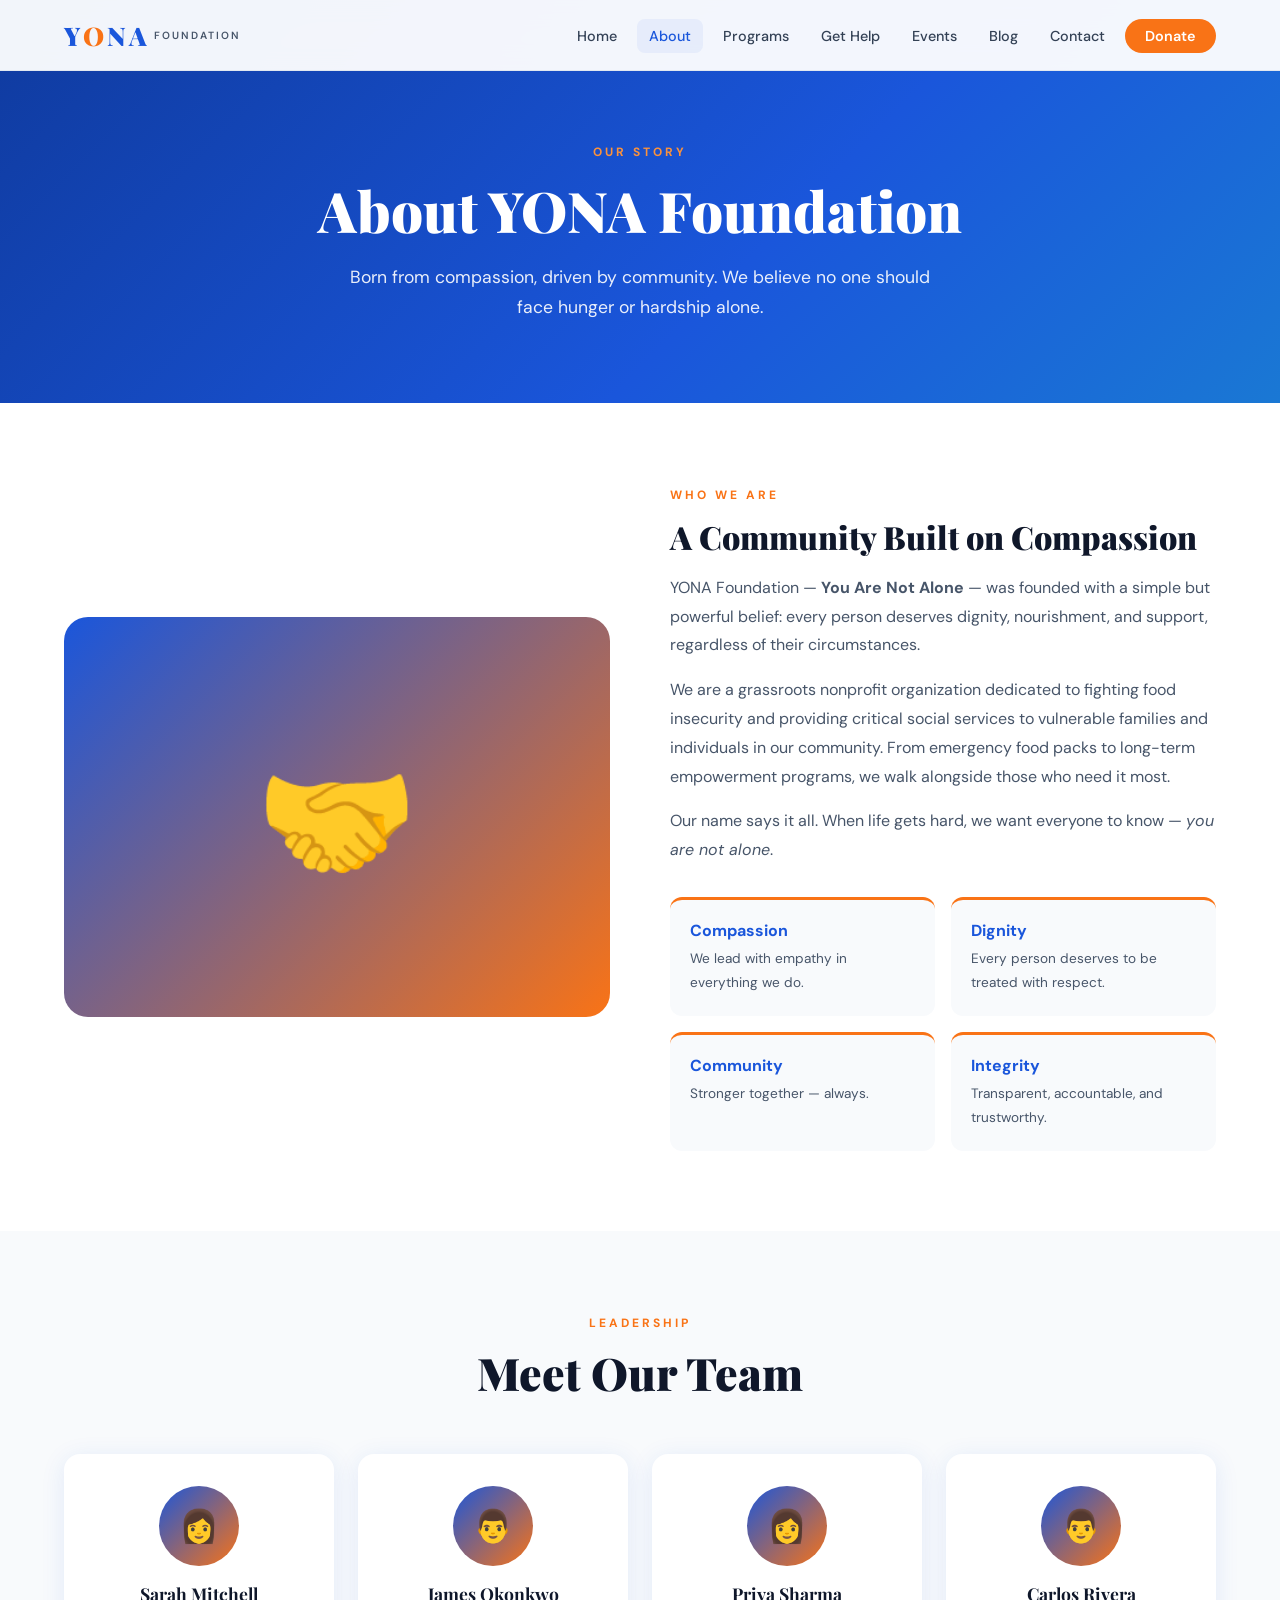
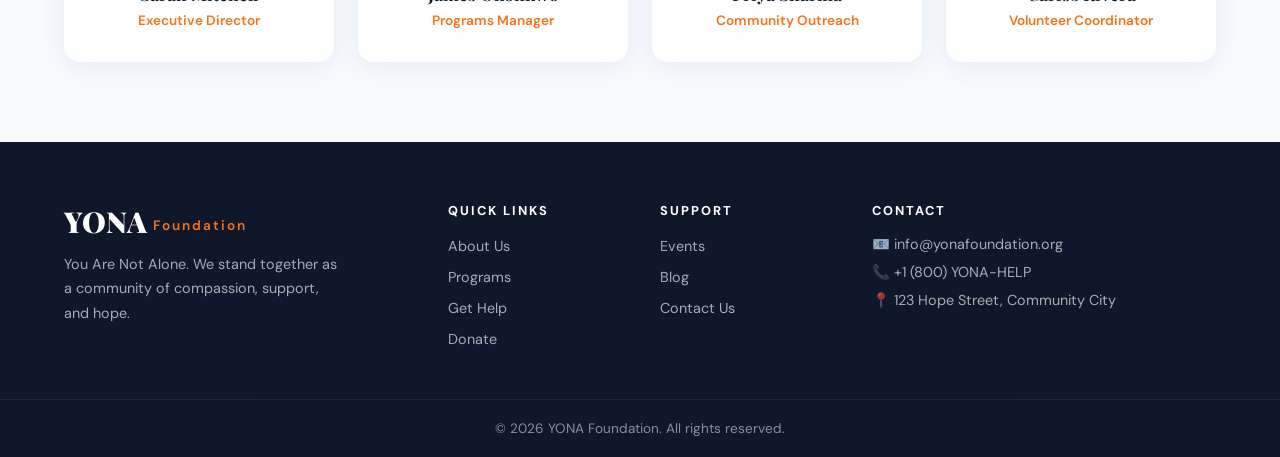
==== about.html @ 6426ecfe "Add files via upload" ====
<!DOCTYPE html>
<html lang="en">
<head>
  <meta charset="UTF-8"/>
  <meta name="viewport" content="width=device-width, initial-scale=1.0"/>
  <title>About Us – YONA Foundation</title>
  <link rel="stylesheet" href="styles.css"/>
  <link href="https://fonts.googleapis.com/css2?family=Playfair+Display:wght@700;900&family=DM+Sans:wght@300;400;500;600&display=swap" rel="stylesheet"/>
</head>
<body>
<nav id="navbar">
  <div class="nav-inner">
    <a href="index.html" class="nav-logo">
      <span class="logo-y">Y</span><span class="logo-o">O</span><span class="logo-n">N</span><span class="logo-a">A</span>
      <span class="logo-sub">Foundation</span>
    </a>
    <button class="hamburger" id="hamburger">&#9776;</button>
    <ul class="nav-links" id="navLinks">
      <li><a href="index.html">Home</a></li>
      <li><a href="about.html" class="active">About</a></li>
      <li><a href="programs.html">Programs</a></li>
      <li><a href="gethelp.html">Get Help</a></li>
      <li><a href="events.html">Events</a></li>
      <li><a href="blog.html">Blog</a></li>
      <li><a href="contact.html">Contact</a></li>
      <li><a href="donate.html" class="nav-donate">Donate</a></li>
    </ul>
  </div>
</nav>

<section class="page-hero">
  <span class="eyebrow">Our Story</span>
  <h1>About YONA Foundation</h1>
  <p>Born from compassion, driven by community. We believe no one should face hunger or hardship alone.</p>
</section>

<section class="section-pad">
  <div class="container">
    <div class="about-grid">
      <div class="about-visual">🤝</div>
      <div class="about-text">
        <span class="eyebrow">Who We Are</span>
        <h2>A Community Built on Compassion</h2>
        <p>YONA Foundation — <strong>You Are Not Alone</strong> — was founded with a simple but powerful belief: every person deserves dignity, nourishment, and support, regardless of their circumstances.</p>
        <p>We are a grassroots nonprofit organization dedicated to fighting food insecurity and providing critical social services to vulnerable families and individuals in our community. From emergency food packs to long-term empowerment programs, we walk alongside those who need it most.</p>
        <p>Our name says it all. When life gets hard, we want everyone to know — <em>you are not alone</em>.</p>
        <div class="values-grid">
          <div class="value-item"><h4>Compassion</h4><p>We lead with empathy in everything we do.</p></div>
          <div class="value-item"><h4>Dignity</h4><p>Every person deserves to be treated with respect.</p></div>
          <div class="value-item"><h4>Community</h4><p>Stronger together — always.</p></div>
          <div class="value-item"><h4>Integrity</h4><p>Transparent, accountable, and trustworthy.</p></div>
        </div>
      </div>
    </div>
  </div>
</section>

<section class="section-pad" style="background:var(--gray-50)">
  <div class="container">
    <div class="section-header">
      <span class="eyebrow">Leadership</span>
      <h2>Meet Our Team</h2>
    </div>
    <div class="team-grid">
      <div class="team-card">
        <div class="team-avatar">👩</div>
        <h4>Sarah Mitchell</h4>
        <span>Executive Director</span>
      </div>
      <div class="team-card">
        <div class="team-avatar">👨</div>
        <h4>James Okonkwo</h4>
        <span>Programs Manager</span>
      </div>
      <div class="team-card">
        <div class="team-avatar">👩</div>
        <h4>Priya Sharma</h4>
        <span>Community Outreach</span>
      </div>
      <div class="team-card">
        <div class="team-avatar">👨</div>
        <h4>Carlos Rivera</h4>
        <span>Volunteer Coordinator</span>
      </div>
    </div>
  </div>
</section>

<footer>
  <div class="container footer-inner">
    <div class="footer-brand">
      <div class="footer-logo">YONA<span>Foundation</span></div>
      <p>You Are Not Alone. We stand together as a community of compassion, support, and hope.</p>
    </div>
    <div class="footer-links"><h5>Quick Links</h5><ul>
      <li><a href="about.html">About Us</a></li><li><a href="programs.html">Programs</a></li>
      <li><a href="gethelp.html">Get Help</a></li><li><a href="donate.html">Donate</a></li>
    </ul></div>
    <div class="footer-links"><h5>Support</h5><ul>
      <li><a href="events.html">Events</a></li><li><a href="blog.html">Blog</a></li>
      <li><a href="contact.html">Contact Us</a></li>
    </ul></div>
    <div class="footer-contact"><h5>Contact</h5>
      <p>📧 info@yonafoundation.org</p><p>📞 +1 (800) YONA-HELP</p><p>📍 123 Hope Street, Community City</p>
    </div>
  </div>
  <div class="footer-bottom"><p>© 2026 YONA Foundation. All rights reserved.</p></div>
</footer>
<script src="main.js"></script>
</body>
</html>
---- styles.css ----
/* === YONA FOUNDATION – styles.css === */
:root {
  --blue: #1a56db;
  --blue-dark: #0f3a9e;
  --blue-light: #4a90e2;
  --orange: #f97316;
  --orange-light: #fb923c;
  --orange-dark: #ea580c;
  --white: #ffffff;
  --gray-50: #f8fafc;
  --gray-100: #f1f5f9;
  --gray-200: #e2e8f0;
  --gray-600: #475569;
  --gray-700: #334155;
  --gray-900: #0f172a;
  --font-display: 'Playfair Display', Georgia, serif;
  --font-body: 'DM Sans', sans-serif;
  --shadow: 0 4px 24px rgba(26,86,219,0.10);
  --shadow-lg: 0 12px 40px rgba(26,86,219,0.15);
  --radius: 16px;
}

*, *::before, *::after { box-sizing: border-box; margin: 0; padding: 0; }
html { scroll-behavior: smooth; }
body { font-family: var(--font-body); color: var(--gray-900); background: var(--white); overflow-x: hidden; }

a { text-decoration: none; color: inherit; }
img { max-width: 100%; display: block; }
ul { list-style: none; }

.container { max-width: 1200px; margin: 0 auto; padding: 0 24px; }
.section-pad { padding: 80px 0; }

/* === NAVBAR === */
#navbar {
  position: fixed; top: 0; left: 0; right: 0; z-index: 999;
  background: rgba(255,255,255,0.95);
  backdrop-filter: blur(12px);
  border-bottom: 1px solid var(--gray-200);
  transition: box-shadow .3s;
}
#navbar.scrolled { box-shadow: var(--shadow); }
.nav-inner {
  max-width: 1200px; margin: 0 auto; padding: 0 24px;
  display: flex; align-items: center; justify-content: space-between;
  height: 70px;
}
.nav-logo {
  display: flex; align-items: baseline; gap: 4px; font-family: var(--font-display);
  font-size: 1.6rem; font-weight: 900; letter-spacing: -1px;
}
.logo-y, .logo-o, .logo-n, .logo-a { color: var(--blue); }
.logo-o { color: var(--orange); }
.logo-sub { font-size: 0.65rem; font-family: var(--font-body); font-weight: 600; color: var(--gray-600); letter-spacing: 2px; text-transform: uppercase; margin-left: 4px; align-self: center; }
.nav-links { display: flex; align-items: center; gap: 8px; }
.nav-links a { font-size: 0.9rem; font-weight: 500; color: var(--gray-700); padding: 8px 12px; border-radius: 8px; transition: all .2s; }
.nav-links a:hover, .nav-links a.active { color: var(--blue); background: rgba(26,86,219,0.06); }
.nav-donate {
  background: var(--orange) !important; color: white !important;
  padding: 8px 20px !important; border-radius: 50px !important; font-weight: 600 !important;
}
.nav-donate:hover { background: var(--orange-dark) !important; transform: translateY(-1px); }
.hamburger { display: none; background: none; border: none; font-size: 1.5rem; cursor: pointer; color: var(--gray-700); }

/* === HERO === */
.hero {
  min-height: 100vh; display: flex; flex-direction: column;
  justify-content: center; padding: 120px 24px 60px;
  position: relative; overflow: hidden;
  background: linear-gradient(135deg, #e8f0fe 0%, #fff7ed 50%, #eff6ff 100%);
}
.hero-bg { position: absolute; inset: 0; pointer-events: none; }
.hero-circle {
  position: absolute; border-radius: 50%;
  background: linear-gradient(135deg, rgba(26,86,219,0.15), rgba(249,115,22,0.12));
  animation: float 8s ease-in-out infinite;
}
.c1 { width: 500px; height: 500px; top: -100px; right: -100px; animation-delay: 0s; }
.c2 { width: 300px; height: 300px; bottom: 100px; right: 200px; animation-delay: 3s; background: linear-gradient(135deg, rgba(249,115,22,0.15), rgba(26,86,219,0.08)); }
.c3 { width: 200px; height: 200px; top: 200px; left: -50px; animation-delay: 6s; }
@keyframes float { 0%,100% { transform: translateY(0) scale(1); } 50% { transform: translateY(-20px) scale(1.05); } }

.hero-content { position: relative; max-width: 700px; animation: fadeUp 0.8s ease both; }
@keyframes fadeUp { from { opacity: 0; transform: translateY(30px); } to { opacity: 1; transform: translateY(0); } }

.hero-eyebrow {
  display: inline-block; background: var(--orange); color: white;
  font-size: 0.75rem; font-weight: 700; letter-spacing: 3px; text-transform: uppercase;
  padding: 6px 18px; border-radius: 50px; margin-bottom: 20px;
}
.hero-title {
  font-family: var(--font-display); font-size: clamp(2.8rem, 6vw, 5rem);
  font-weight: 900; line-height: 1.1; color: var(--gray-900); margin-bottom: 20px;
}
.hero-title em { font-style: italic; color: var(--blue); }
.hero-desc { font-size: 1.15rem; color: var(--gray-600); line-height: 1.7; max-width: 520px; margin-bottom: 36px; }
.hero-cta { display: flex; gap: 16px; flex-wrap: wrap; margin-bottom: 60px; }

.btn-primary {
  background: linear-gradient(135deg, var(--orange), var(--orange-dark));
  color: white; font-weight: 600; padding: 14px 32px; border-radius: 50px;
  font-size: 1rem; transition: all .3s; box-shadow: 0 4px 20px rgba(249,115,22,0.35);
  display: inline-block;
}
.btn-primary:hover { transform: translateY(-2px); box-shadow: 0 8px 30px rgba(249,115,22,0.45); }
.btn-ghost {
  background: transparent; color: var(--blue); border: 2px solid var(--blue);
  font-weight: 600; padding: 14px 32px; border-radius: 50px; font-size: 1rem;
  transition: all .3s; display: inline-block;
}
.btn-ghost:hover { background: var(--blue); color: white; transform: translateY(-2px); }
.btn-ghost-sm {
  background: transparent; color: var(--blue); border: 2px solid var(--blue);
  font-weight: 600; padding: 8px 20px; border-radius: 50px; font-size: 0.85rem;
  transition: all .3s; white-space: nowrap; display: inline-block;
}
.btn-ghost-sm:hover { background: var(--blue); color: white; }

.hero-stats {
  display: flex; align-items: center; gap: 32px; position: relative;
  background: white; border-radius: var(--radius); padding: 24px 32px;
  box-shadow: var(--shadow-lg); width: fit-content;
}
.stat { text-align: center; }
.stat-num { display: block; font-family: var(--font-display); font-size: 2rem; font-weight: 900; color: var(--blue); }
.stat-label { font-size: 0.8rem; color: var(--gray-600); font-weight: 500; text-transform: uppercase; letter-spacing: 1px; }
.stat-divider { width: 1px; height: 40px; background: var(--gray-200); }

/* === MISSION STRIP === */
.mission-strip {
  background: linear-gradient(135deg, var(--blue-dark), var(--blue));
  color: white; text-align: center; padding: 28px 24px;
}
.mission-strip p { font-family: var(--font-display); font-style: italic; font-size: 1.2rem; max-width: 700px; margin: 0 auto; opacity: 0.95; }

/* === SECTION HEADERS === */
.section-header { text-align: center; margin-bottom: 52px; }
.eyebrow {
  display: inline-block; color: var(--orange); font-weight: 700;
  font-size: 0.75rem; letter-spacing: 3px; text-transform: uppercase; margin-bottom: 12px;
}
.section-header h2 { font-family: var(--font-display); font-size: clamp(1.8rem, 3.5vw, 2.8rem); font-weight: 900; color: var(--gray-900); }

/* === CARDS === */
.what-we-do { background: var(--gray-50); }
.cards-grid { display: grid; grid-template-columns: repeat(auto-fit, minmax(250px, 1fr)); gap: 24px; }
.card {
  background: white; border-radius: var(--radius); padding: 32px 28px;
  box-shadow: var(--shadow); transition: all .3s; border: 1px solid var(--gray-200);
}
.card:hover { transform: translateY(-6px); box-shadow: var(--shadow-lg); border-color: var(--blue-light); }
.card-icon { font-size: 2.5rem; margin-bottom: 16px; }
.card h3 { font-family: var(--font-display); font-size: 1.3rem; margin-bottom: 12px; color: var(--gray-900); }
.card p { color: var(--gray-600); line-height: 1.6; font-size: 0.95rem; margin-bottom: 20px; }
.card-link { color: var(--blue); font-weight: 600; font-size: 0.9rem; transition: gap .2s; }
.card-link:hover { color: var(--orange); }

/* === IMPACT BANNER === */
.impact-banner {
  background: linear-gradient(135deg, var(--orange), var(--blue-dark));
  color: white; padding: 80px 24px;
}
.impact-inner { display: grid; grid-template-columns: 1fr auto; gap: 60px; align-items: center; }
.impact-text h2 { font-family: var(--font-display); font-size: clamp(1.8rem,3.5vw,2.8rem); font-weight: 900; margin-bottom: 16px; }
.impact-text p { opacity: 0.9; line-height: 1.7; margin-bottom: 28px; max-width: 500px; font-size: 1.05rem; }
.highlight { font-style: italic; text-decoration: underline; text-decoration-color: rgba(255,255,255,0.5); }
.impact-banner .btn-primary { background: white; color: var(--orange); box-shadow: 0 4px 20px rgba(0,0,0,0.2); }
.impact-banner .btn-primary:hover { background: var(--gray-100); }
.impact-visual { display: flex; align-items: center; justify-content: center; }
.impact-ring {
  width: 160px; height: 160px; border-radius: 50%;
  border: 4px solid rgba(255,255,255,0.3);
  display: flex; align-items: center; justify-content: center;
  animation: pulse 2s ease-in-out infinite;
}
@keyframes pulse { 0%,100%{box-shadow:0 0 0 0 rgba(255,255,255,0.3);} 50%{box-shadow:0 0 0 20px rgba(255,255,255,0);} }
.impact-center { font-size: 3rem; }

/* === EVENTS TEASER === */
.events-list { display: flex; flex-direction: column; gap: 20px; }
.event-item {
  display: flex; align-items: center; gap: 24px; padding: 24px;
  background: var(--gray-50); border-radius: var(--radius);
  border: 1px solid var(--gray-200); transition: all .3s;
}
.event-item:hover { box-shadow: var(--shadow); background: white; }
.event-date {
  min-width: 70px; text-align: center; background: var(--blue);
  color: white; border-radius: 12px; padding: 12px 8px;
}
.eday { display: block; font-family: var(--font-display); font-size: 1.8rem; font-weight: 900; line-height: 1; }
.emon { display: block; font-size: 0.7rem; text-transform: uppercase; letter-spacing: 2px; opacity: 0.85; }
.event-info { flex: 1; }
.event-info h4 { font-family: var(--font-display); font-size: 1.1rem; font-weight: 700; margin-bottom: 6px; }
.event-info p { color: var(--gray-600); font-size: 0.9rem; line-height: 1.5; }

/* === TESTIMONIALS === */
.testimonial-section { background: var(--gray-50); }
.testimonials-grid { display: grid; grid-template-columns: repeat(auto-fit, minmax(280px, 1fr)); gap: 24px; }
.testimonial-card {
  background: white; border-radius: var(--radius); padding: 32px;
  border-left: 4px solid var(--orange); box-shadow: var(--shadow);
}
.testimonial-card p { font-family: var(--font-display); font-style: italic; font-size: 1rem; line-height: 1.7; color: var(--gray-700); margin-bottom: 16px; }
.testi-author { font-size: 0.85rem; font-weight: 600; color: var(--blue); }

/* === PAGE HERO (inner pages) === */
.page-hero {
  background: linear-gradient(135deg, var(--blue-dark) 0%, var(--blue) 60%, #1a78d4 100%);
  color: white; padding: 140px 24px 80px; text-align: center;
}
.page-hero .eyebrow { color: var(--orange-light); }
.page-hero h1 { font-family: var(--font-display); font-size: clamp(2rem,5vw,3.5rem); font-weight: 900; margin-bottom: 16px; }
.page-hero p { font-size: 1.1rem; opacity: 0.9; max-width: 600px; margin: 0 auto; line-height: 1.7; }

/* === ABOUT PAGE === */
.about-grid { display: grid; grid-template-columns: 1fr 1fr; gap: 60px; align-items: center; }
.about-visual {
  background: linear-gradient(135deg, var(--blue), var(--orange));
  border-radius: 24px; height: 400px; display: flex; align-items: center; justify-content: center;
  font-size: 8rem;
}
.about-text h2 { font-family: var(--font-display); font-size: 2rem; font-weight: 900; margin-bottom: 16px; }
.about-text p { color: var(--gray-600); line-height: 1.8; margin-bottom: 16px; }
.values-grid { display: grid; grid-template-columns: 1fr 1fr; gap: 16px; margin-top: 32px; }
.value-item { background: var(--gray-50); border-radius: 12px; padding: 20px; border-top: 3px solid var(--orange); }
.value-item h4 { font-weight: 700; margin-bottom: 6px; color: var(--blue); }
.value-item p { font-size: 0.85rem; color: var(--gray-600); margin: 0; }
.team-grid { display: grid; grid-template-columns: repeat(auto-fit, minmax(220px,1fr)); gap: 24px; }
.team-card { text-align: center; background: white; border-radius: var(--radius); padding: 32px 20px; box-shadow: var(--shadow); }
.team-avatar { width: 80px; height: 80px; border-radius: 50%; background: linear-gradient(135deg,var(--blue),var(--orange)); display: flex; align-items: center; justify-content: center; font-size: 2rem; margin: 0 auto 16px; }
.team-card h4 { font-family: var(--font-display); font-size: 1.1rem; font-weight: 700; margin-bottom: 4px; }
.team-card span { font-size: 0.85rem; color: var(--orange); font-weight: 600; }

/* === PROGRAMS PAGE === */
.program-block {
  display: grid; grid-template-columns: 1fr 1fr; gap: 60px; align-items: center;
  margin-bottom: 60px; padding-bottom: 60px; border-bottom: 1px solid var(--gray-200);
}
.program-block:last-child { border-bottom: none; }
.program-block.reverse { direction: rtl; }
.program-block.reverse > * { direction: ltr; }
.program-icon-box {
  background: linear-gradient(135deg, #e8f0fe, #fff7ed);
  border-radius: 24px; height: 300px; display: flex; align-items: center;
  justify-content: center; font-size: 6rem; border: 2px solid var(--gray-200);
}
.program-info h3 { font-family: var(--font-display); font-size: 1.8rem; font-weight: 900; margin-bottom: 16px; color: var(--blue); }
.program-info p { color: var(--gray-600); line-height: 1.8; margin-bottom: 20px; }
.program-info ul { padding-left: 0; }
.program-info ul li { padding: 6px 0; color: var(--gray-600); font-size: 0.95rem; padding-left: 20px; position: relative; }
.program-info ul li::before { content: "✓"; position: absolute; left: 0; color: var(--orange); font-weight: 700; }

/* === GET HELP PAGE === */
.help-intro { background: var(--gray-50); padding: 60px 24px; text-align: center; }
.help-intro p { font-size: 1.1rem; color: var(--gray-600); max-width: 600px; margin: 0 auto; }
.help-cards { display: grid; grid-template-columns: repeat(auto-fit, minmax(280px,1fr)); gap: 24px; }
.help-card {
  background: white; border-radius: var(--radius); padding: 36px 28px;
  box-shadow: var(--shadow); border-top: 4px solid var(--blue); text-align: center;
}
.help-card .help-icon { font-size: 3rem; margin-bottom: 20px; }
.help-card h3 { font-family: var(--font-display); font-size: 1.3rem; font-weight: 700; margin-bottom: 12px; }
.help-card p { color: var(--gray-600); line-height: 1.6; margin-bottom: 20px; font-size: 0.95rem; }
.hotline-box {
  background: linear-gradient(135deg, var(--blue-dark), var(--blue));
  color: white; border-radius: var(--radius); padding: 40px; text-align: center; margin-top: 40px;
}
.hotline-box h3 { font-family: var(--font-display); font-size: 1.5rem; margin-bottom: 12px; }
.hotline-box .phone { font-size: 2.5rem; font-family: var(--font-display); font-weight: 900; color: var(--orange-light); }
.hotline-box p { opacity: 0.9; margin-top: 8px; }

/* === DONATE PAGE === */
.donate-section { background: var(--gray-50); padding: 80px 24px; }
.donate-grid { display: grid; grid-template-columns: 1fr 1fr; gap: 60px; align-items: start; }
.donate-amounts { display: grid; grid-template-columns: 1fr 1fr; gap: 16px; margin-bottom: 24px; }
.amount-btn {
  border: 2px solid var(--gray-200); background: white; border-radius: 12px; padding: 16px;
  cursor: pointer; transition: all .3s; text-align: center; font-family: var(--font-body);
}
.amount-btn:hover, .amount-btn.active { border-color: var(--orange); background: #fff7ed; color: var(--orange); }
.amount-btn .amount { display: block; font-size: 1.5rem; font-weight: 900; font-family: var(--font-display); color: var(--blue); }
.amount-btn.active .amount { color: var(--orange); }
.amount-btn small { color: var(--gray-600); font-size: 0.8rem; }
.donate-form-group { margin-bottom: 20px; }
.donate-form-group label { display: block; font-weight: 600; margin-bottom: 8px; color: var(--gray-700); font-size: 0.9rem; }
.donate-form-group input {
  width: 100%; padding: 12px 16px; border: 2px solid var(--gray-200); border-radius: 10px;
  font-size: 1rem; font-family: var(--font-body); transition: border-color .2s;
}
.donate-form-group input:focus { outline: none; border-color: var(--blue); }
.donate-info { }
.donate-info h3 { font-family: var(--font-display); font-size: 1.5rem; font-weight: 700; margin-bottom: 16px; }
.donate-info p { color: var(--gray-600); line-height: 1.8; margin-bottom: 16px; }
.impact-list { margin-top: 24px; }
.impact-item { display: flex; gap: 16px; align-items: flex-start; padding: 16px 0; border-bottom: 1px solid var(--gray-200); }
.impact-item:last-child { border-bottom: none; }
.impact-icon { font-size: 1.8rem; }
.impact-item h5 { font-weight: 700; margin-bottom: 4px; color: var(--blue); }
.impact-item p { font-size: 0.85rem; color: var(--gray-600); margin: 0; }

/* === CONTACT PAGE === */
.contact-grid { display: grid; grid-template-columns: 1fr 1fr; gap: 60px; }
.contact-form-group { margin-bottom: 20px; }
.contact-form-group label { display: block; font-weight: 600; margin-bottom: 8px; color: var(--gray-700); font-size: 0.9rem; }
.contact-form-group input, .contact-form-group textarea, .contact-form-group select {
  width: 100%; padding: 12px 16px; border: 2px solid var(--gray-200); border-radius: 10px;
  font-size: 1rem; font-family: var(--font-body); transition: border-color .2s;
}
.contact-form-group input:focus, .contact-form-group textarea:focus, .contact-form-group select:focus { outline: none; border-color: var(--blue); }
.contact-form-group textarea { resize: vertical; min-height: 130px; }
.contact-info-cards { display: flex; flex-direction: column; gap: 20px; }
.contact-info-card {
  display: flex; gap: 20px; align-items: flex-start;
  background: var(--gray-50); border-radius: 14px; padding: 24px;
}
.contact-icon { font-size: 2rem; }
.contact-info-card h4 { font-weight: 700; margin-bottom: 4px; color: var(--blue); }
.contact-info-card p { color: var(--gray-600); font-size: 0.9rem; line-height: 1.6; margin: 0; }

/* === EVENTS PAGE === */
.events-grid { display: grid; grid-template-columns: repeat(auto-fit, minmax(320px,1fr)); gap: 24px; }
.full-event-card {
  background: white; border-radius: var(--radius); overflow: hidden; box-shadow: var(--shadow);
  border: 1px solid var(--gray-200); transition: all .3s;
}
.full-event-card:hover { transform: translateY(-4px); box-shadow: var(--shadow-lg); }
.event-card-header {
  background: linear-gradient(135deg, var(--blue), var(--blue-light));
  color: white; padding: 24px; display: flex; justify-content: space-between; align-items: flex-start;
}
.event-card-header h3 { font-family: var(--font-display); font-size: 1.2rem; font-weight: 700; }
.event-badge { background: var(--orange); color: white; padding: 4px 12px; border-radius: 50px; font-size: 0.75rem; font-weight: 700; }
.event-card-body { padding: 24px; }
.event-meta { display: flex; gap: 16px; margin-bottom: 12px; flex-wrap: wrap; }
.event-meta span { font-size: 0.85rem; color: var(--gray-600); }
.event-card-body p { color: var(--gray-600); line-height: 1.6; margin-bottom: 20px; }

/* === BLOG PAGE === */
.blog-grid { display: grid; grid-template-columns: repeat(auto-fit, minmax(320px,1fr)); gap: 28px; }
.blog-card {
  background: white; border-radius: var(--radius); overflow: hidden;
  box-shadow: var(--shadow); border: 1px solid var(--gray-200); transition: all .3s;
}
.blog-card:hover { transform: translateY(-4px); box-shadow: var(--shadow-lg); }
.blog-img {
  height: 180px; display: flex; align-items: center; justify-content: center;
  font-size: 4rem;
}
.blog-img.bg1 { background: linear-gradient(135deg, #dbeafe, #bfdbfe); }
.blog-img.bg2 { background: linear-gradient(135deg, #fef3c7, #fde68a); }
.blog-img.bg3 { background: linear-gradient(135deg, #d1fae5, #a7f3d0); }
.blog-img.bg4 { background: linear-gradient(135deg, #ffe4e6, #fecdd3); }
.blog-body { padding: 24px; }
.blog-tag { display: inline-block; background: #e8f0fe; color: var(--blue); font-size: 0.75rem; font-weight: 700; padding: 4px 12px; border-radius: 50px; margin-bottom: 12px; }
.blog-body h3 { font-family: var(--font-display); font-size: 1.15rem; font-weight: 700; margin-bottom: 10px; line-height: 1.4; }
.blog-body p { color: var(--gray-600); font-size: 0.9rem; line-height: 1.6; margin-bottom: 16px; }
.blog-footer { display: flex; justify-content: space-between; align-items: center; }
.blog-date { font-size: 0.8rem; color: var(--gray-600); }
.read-more { color: var(--blue); font-weight: 600; font-size: 0.85rem; }
.read-more:hover { color: var(--orange); }

/* === FOOTER === */
footer { background: var(--gray-900); color: rgba(255,255,255,0.85); padding: 60px 0 0; }
.footer-inner { display: grid; grid-template-columns: 2fr 1fr 1fr 2fr; gap: 40px; padding: 0 24px 40px; max-width: 1200px; margin: 0 auto; }
.footer-logo { font-family: var(--font-display); font-size: 1.8rem; font-weight: 900; color: white; margin-bottom: 12px; }
.footer-logo span { color: var(--orange); margin-left: 6px; font-size: 0.85rem; font-family: var(--font-body); font-weight: 600; letter-spacing: 2px; vertical-align: middle; }
.footer-brand p { font-size: 0.9rem; line-height: 1.7; opacity: 0.75; max-width: 280px; margin-bottom: 20px; }
.socials { display: flex; gap: 12px; }
.socials a {
  width: 38px; height: 38px; border-radius: 50%; border: 1px solid rgba(255,255,255,0.2);
  display: flex; align-items: center; justify-content: center; font-size: 0.9rem;
  transition: all .2s; color: rgba(255,255,255,0.75);
}
.socials a:hover { background: var(--orange); border-color: var(--orange); color: white; }
.footer-links h5 { color: white; font-weight: 700; margin-bottom: 16px; text-transform: uppercase; font-size: 0.8rem; letter-spacing: 2px; }
.footer-links ul li { margin-bottom: 10px; }
.footer-links ul li a { opacity: 0.75; font-size: 0.9rem; transition: opacity .2s; }
.footer-links ul li a:hover { opacity: 1; color: var(--orange-light); }
.footer-contact h5 { color: white; font-weight: 700; margin-bottom: 16px; text-transform: uppercase; font-size: 0.8rem; letter-spacing: 2px; }
.footer-contact p { font-size: 0.9rem; opacity: 0.75; margin-bottom: 10px; }
.footer-bottom { border-top: 1px solid rgba(255,255,255,0.1); text-align: center; padding: 20px 24px; font-size: 0.85rem; opacity: 0.6; }

/* === RESPONSIVE === */
@media (max-width: 768px) {
  .hamburger { display: block; }
  .nav-links { display: none; flex-direction: column; position: absolute; top: 70px; left: 0; right: 0; background: white; padding: 20px; border-bottom: 1px solid var(--gray-200); box-shadow: var(--shadow); gap: 4px; }
  .nav-links.open { display: flex; }
  .nav-links a { padding: 12px 16px; border-radius: 8px; }
  .hero-stats { flex-direction: column; gap: 16px; }
  .stat-divider { width: 60px; height: 1px; }
  .impact-inner { grid-template-columns: 1fr; }
  .impact-visual { display: none; }
  .about-grid, .program-block, .donate-grid, .contact-grid { grid-template-columns: 1fr; }
  .program-block.reverse { direction: ltr; }
  .footer-inner { grid-template-columns: 1fr 1fr; }
  .hero-cta { flex-direction: column; }
  .btn-primary, .btn-ghost { text-align: center; }
}
@media (max-width: 480px) {
  .footer-inner { grid-template-columns: 1fr; }
  .hero-stats { width: 100%; }
  .donate-amounts { grid-template-columns: 1fr 1fr; }
}
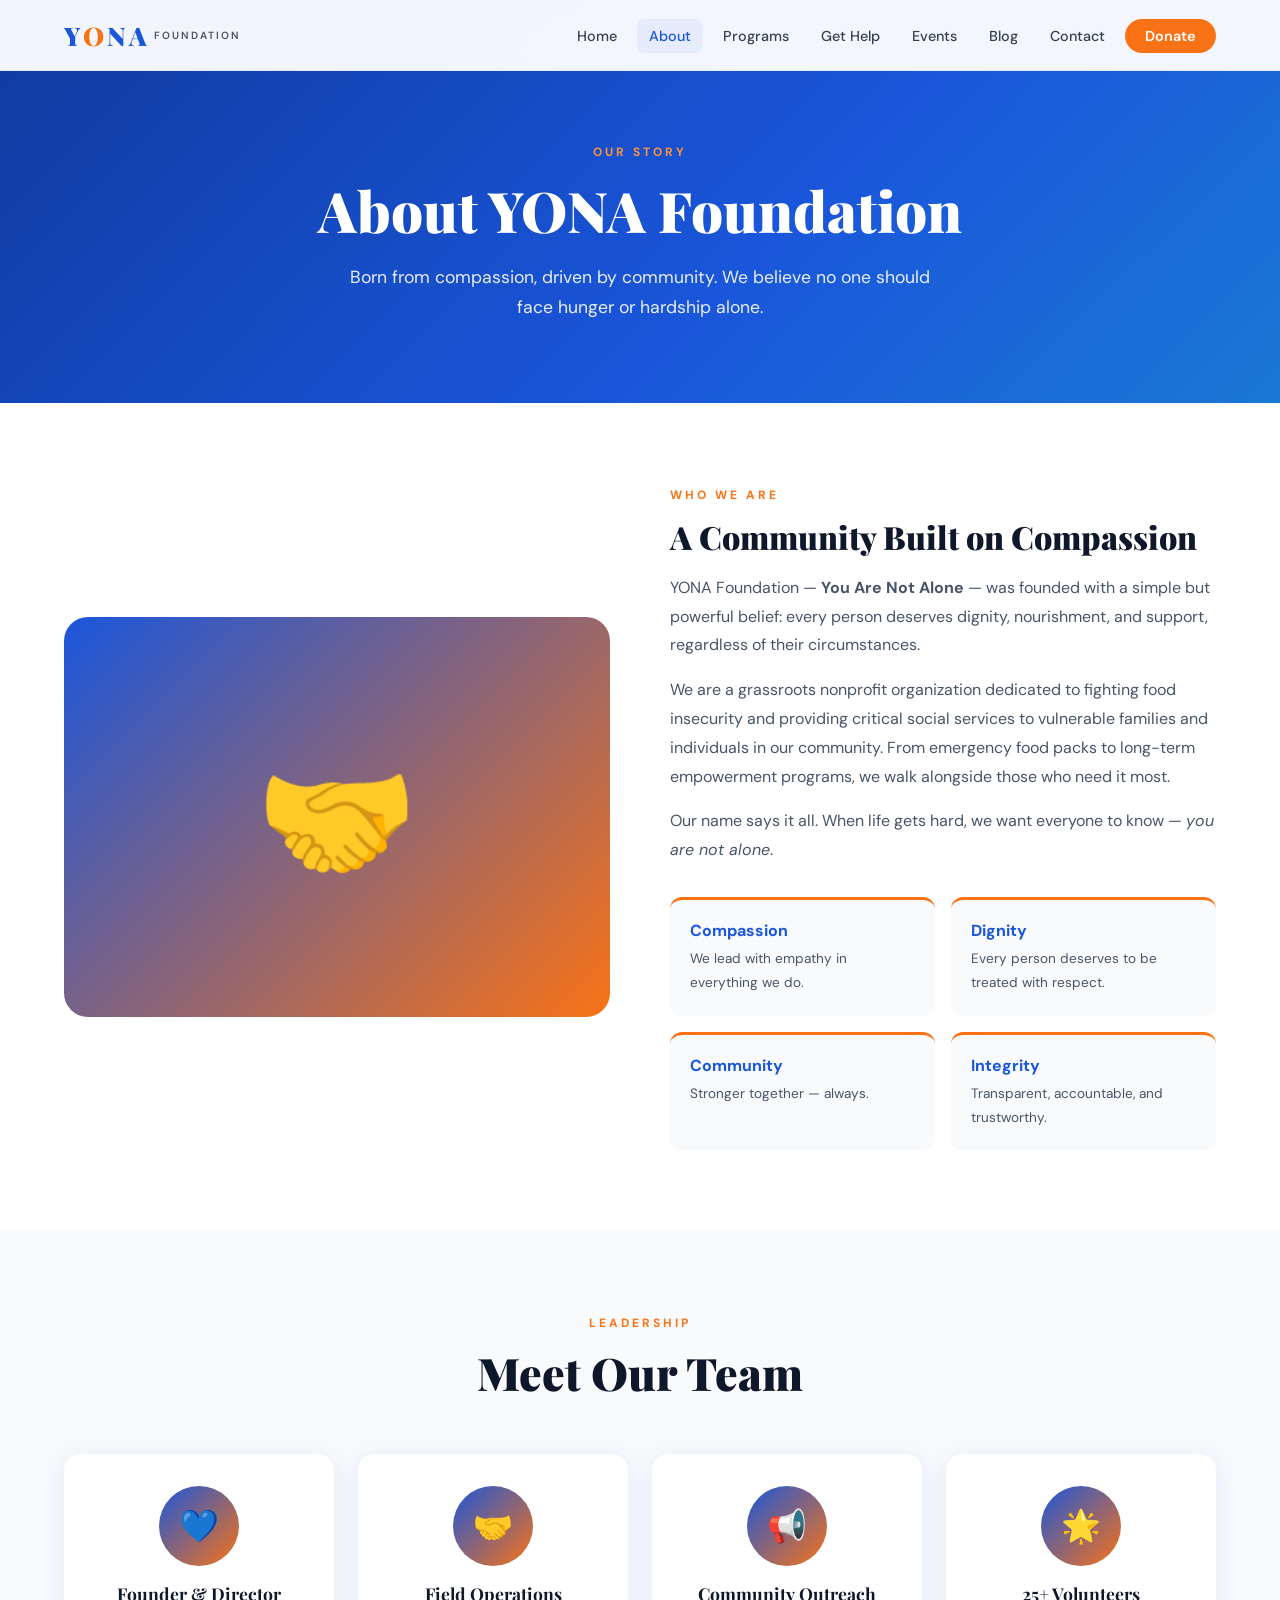
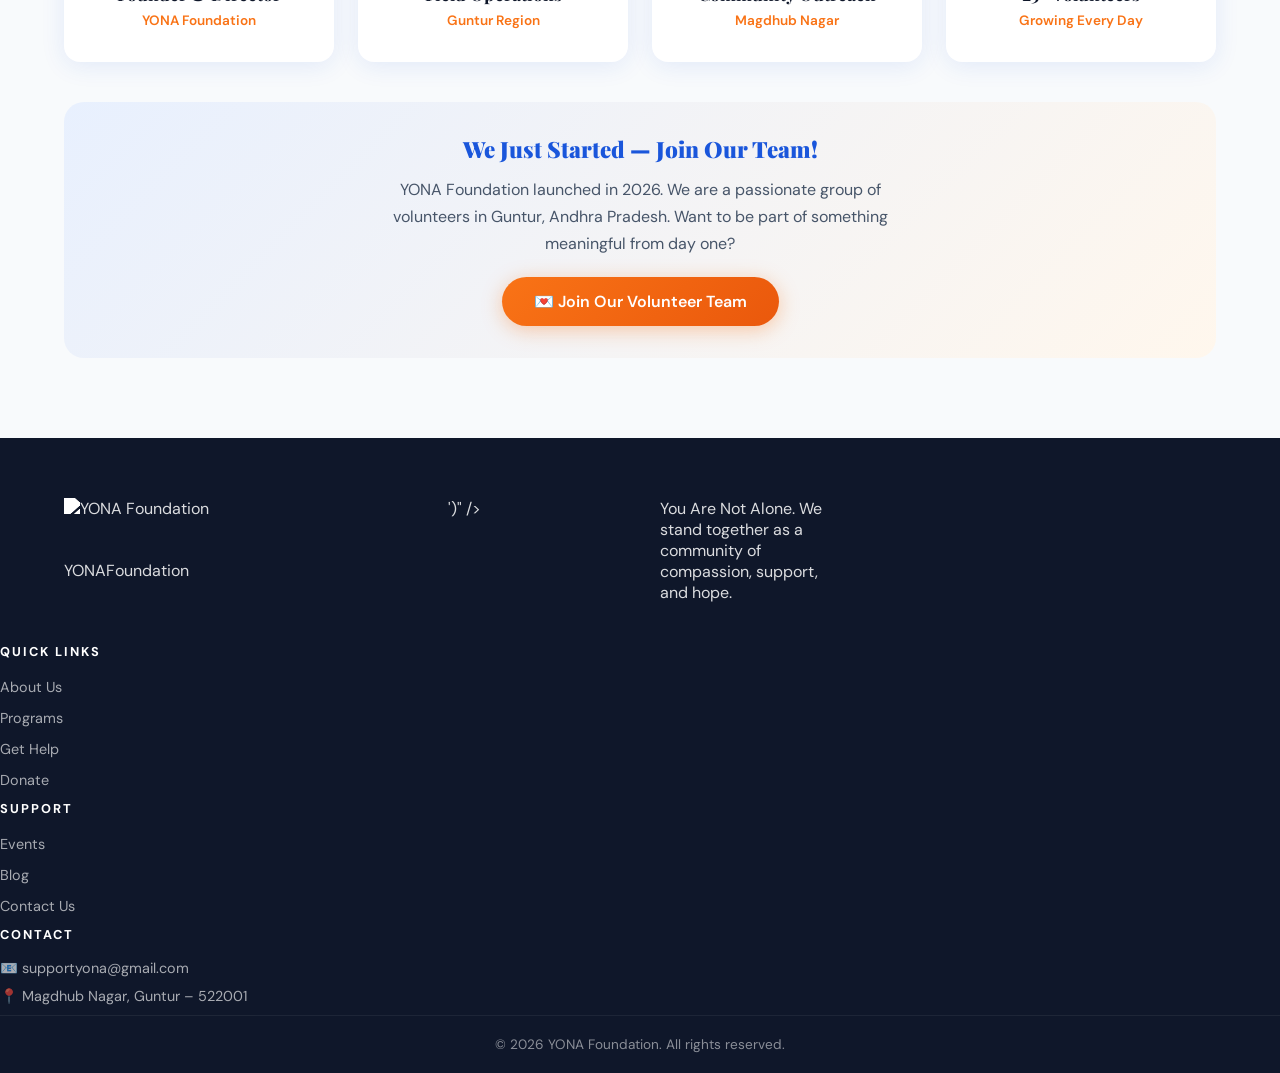
==== commit 6806c6c0: "Add files via upload" ====
--- a/about.html
+++ b/about.html
@@ -11,8 +11,11 @@
 <nav id="navbar">
   <div class="nav-inner">
     <a href="index.html" class="nav-logo">
-      <span class="logo-y">Y</span><span class="logo-o">O</span><span class="logo-n">N</span><span class="logo-a">A</span>
-      <span class="logo-sub">Foundation</span>
+      <img src="logo-full.png" alt="YONA Foundation" class="nav-logo-img" onerror="this.style.display='none';this.nextElementSibling.style.display='flex'"/>
+      <span class="nav-logo-text" style="display:none">
+        <span class="logo-y">Y</span><span class="logo-o">O</span><span class="logo-n">N</span><span class="logo-a">A</span>
+        <span class="logo-sub">Foundation</span>
+      </span>
     </a>
     <button class="hamburger" id="hamburger">&#9776;</button>
     <ul class="nav-links" id="navLinks">
@@ -63,25 +66,30 @@
     </div>
     <div class="team-grid">
       <div class="team-card">
-        <div class="team-avatar">👩</div>
-        <h4>Sarah Mitchell</h4>
-        <span>Executive Director</span>
+        <div class="team-avatar">💙</div>
+        <h4>Founder & Director</h4>
+        <span>YONA Foundation</span>
       </div>
       <div class="team-card">
-        <div class="team-avatar">👨</div>
-        <h4>James Okonkwo</h4>
-        <span>Programs Manager</span>
+        <div class="team-avatar">🤝</div>
+        <h4>Field Operations</h4>
+        <span>Guntur Region</span>
       </div>
       <div class="team-card">
-        <div class="team-avatar">👩</div>
-        <h4>Priya Sharma</h4>
-        <span>Community Outreach</span>
+        <div class="team-avatar">📢</div>
+        <h4>Community Outreach</h4>
+        <span>Magdhub Nagar</span>
       </div>
       <div class="team-card">
-        <div class="team-avatar">👨</div>
-        <h4>Carlos Rivera</h4>
-        <span>Volunteer Coordinator</span>
+        <div class="team-avatar">🌟</div>
+        <h4>25+ Volunteers</h4>
+        <span>Growing Every Day</span>
       </div>
+    </div>
+    <div style="text-align:center;margin-top:40px;padding:32px;background:linear-gradient(135deg,#e8f0fe,#fff7ed);border-radius:20px;">
+      <h3 style="font-family:var(--font-display);font-size:1.4rem;font-weight:900;margin-bottom:12px;color:var(--blue);">We Just Started — Join Our Team!</h3>
+      <p style="color:var(--gray-600);max-width:500px;margin:0 auto 20px;line-height:1.7;">YONA Foundation launched in 2026. We are a passionate group of volunteers in Guntur, Andhra Pradesh. Want to be part of something meaningful from day one?</p>
+      <a href="mailto:supportyona@gmail.com" class="btn-primary" style="border:none;">💌 Join Our Volunteer Team</a>
     </div>
   </div>
 </section>
@@ -89,7 +97,7 @@
 <footer>
   <div class="container footer-inner">
     <div class="footer-brand">
-      <div class="footer-logo">YONA<span>Foundation</span></div>
+      <img src="logo-full.png" alt="YONA Foundation" class="footer-logo-img" onerror="this.style.display='none';this.insertAdjacentHTML('afterend','<div class=\"footer-logo\">YONA<span>Foundation</span></div>')" />
       <p>You Are Not Alone. We stand together as a community of compassion, support, and hope.</p>
     </div>
     <div class="footer-links"><h5>Quick Links</h5><ul>
@@ -101,7 +109,8 @@
       <li><a href="contact.html">Contact Us</a></li>
     </ul></div>
     <div class="footer-contact"><h5>Contact</h5>
-      <p>📧 info@yonafoundation.org</p><p>📞 +1 (800) YONA-HELP</p><p>📍 123 Hope Street, Community City</p>
+      <p>📧 <a href="mailto:supportyona@gmail.com" style="color:inherit">supportyona@gmail.com</a></p>
+      <p>📍 Magdhub Nagar, Guntur – 522001</p>
     </div>
   </div>
   <div class="footer-bottom"><p>© 2026 YONA Foundation. All rights reserved.</p></div>
--- a/styles.css
+++ b/styles.css
@@ -402,3 +402,26 @@
   .hero-stats { width: 100%; }
   .donate-amounts { grid-template-columns: 1fr 1fr; }
 }
+
+/* === LOGO IMAGE === */
+.nav-logo-img {
+  height: 48px;
+  width: auto;
+  display: block;
+  object-fit: contain;
+}
+.nav-logo-text {
+  display: flex;
+  align-items: baseline;
+  gap: 4px;
+  font-family: var(--font-display);
+  font-size: 1.6rem;
+  font-weight: 900;
+  letter-spacing: -1px;
+}
+.footer-logo-img {
+  height: 50px;
+  width: auto;
+  filter: brightness(0) invert(1);
+  margin-bottom: 12px;
+}
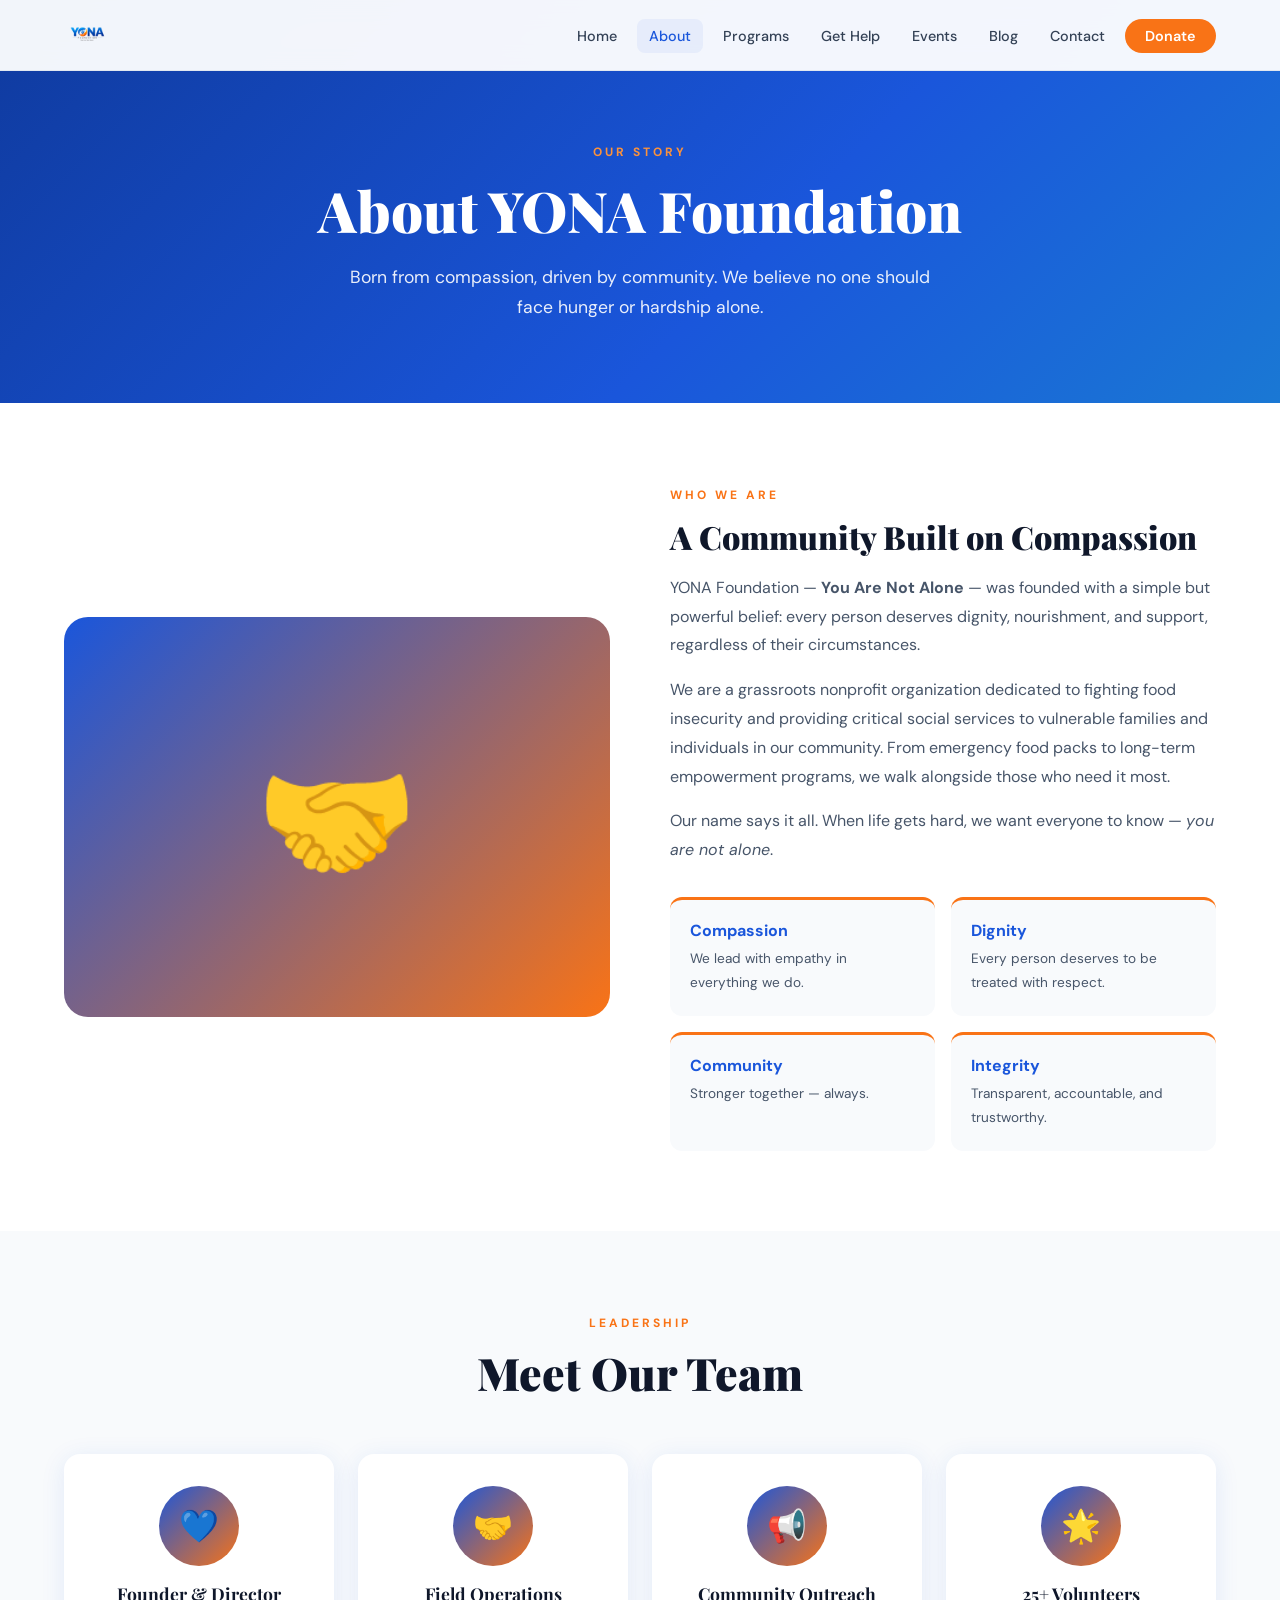
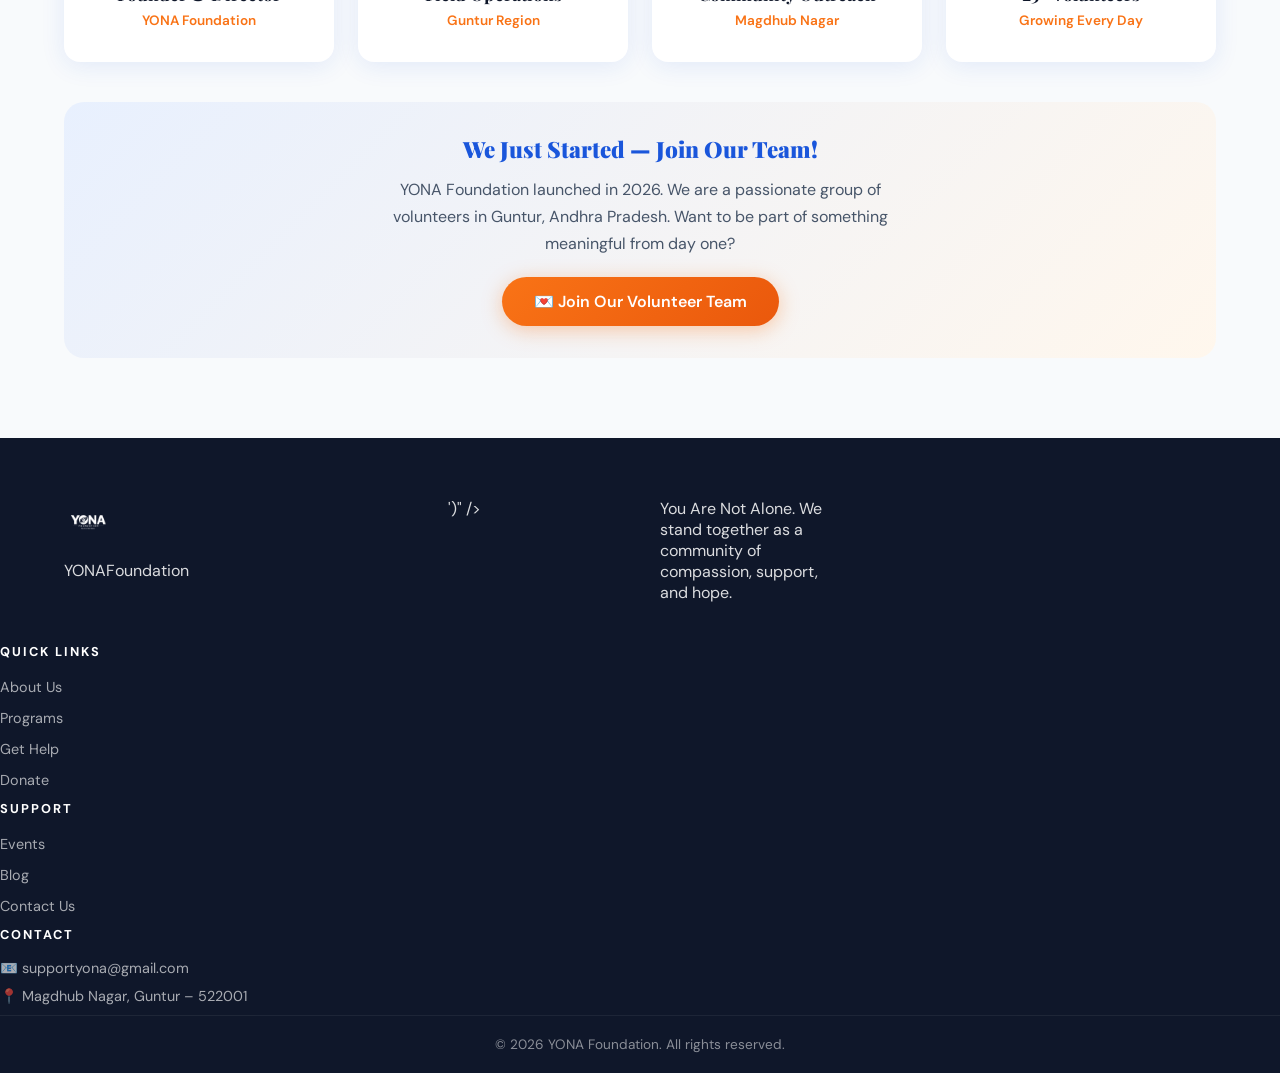
==== commit a954fb5d: "Add files via upload" ====
--- a/about.html
+++ b/about.html
@@ -115,6 +115,7 @@
   </div>
   <div class="footer-bottom"><p>© 2026 YONA Foundation. All rights reserved.</p></div>
 </footer>
+<script src="drive.js"></script>
 <script src="main.js"></script>
 </body>
 </html>
